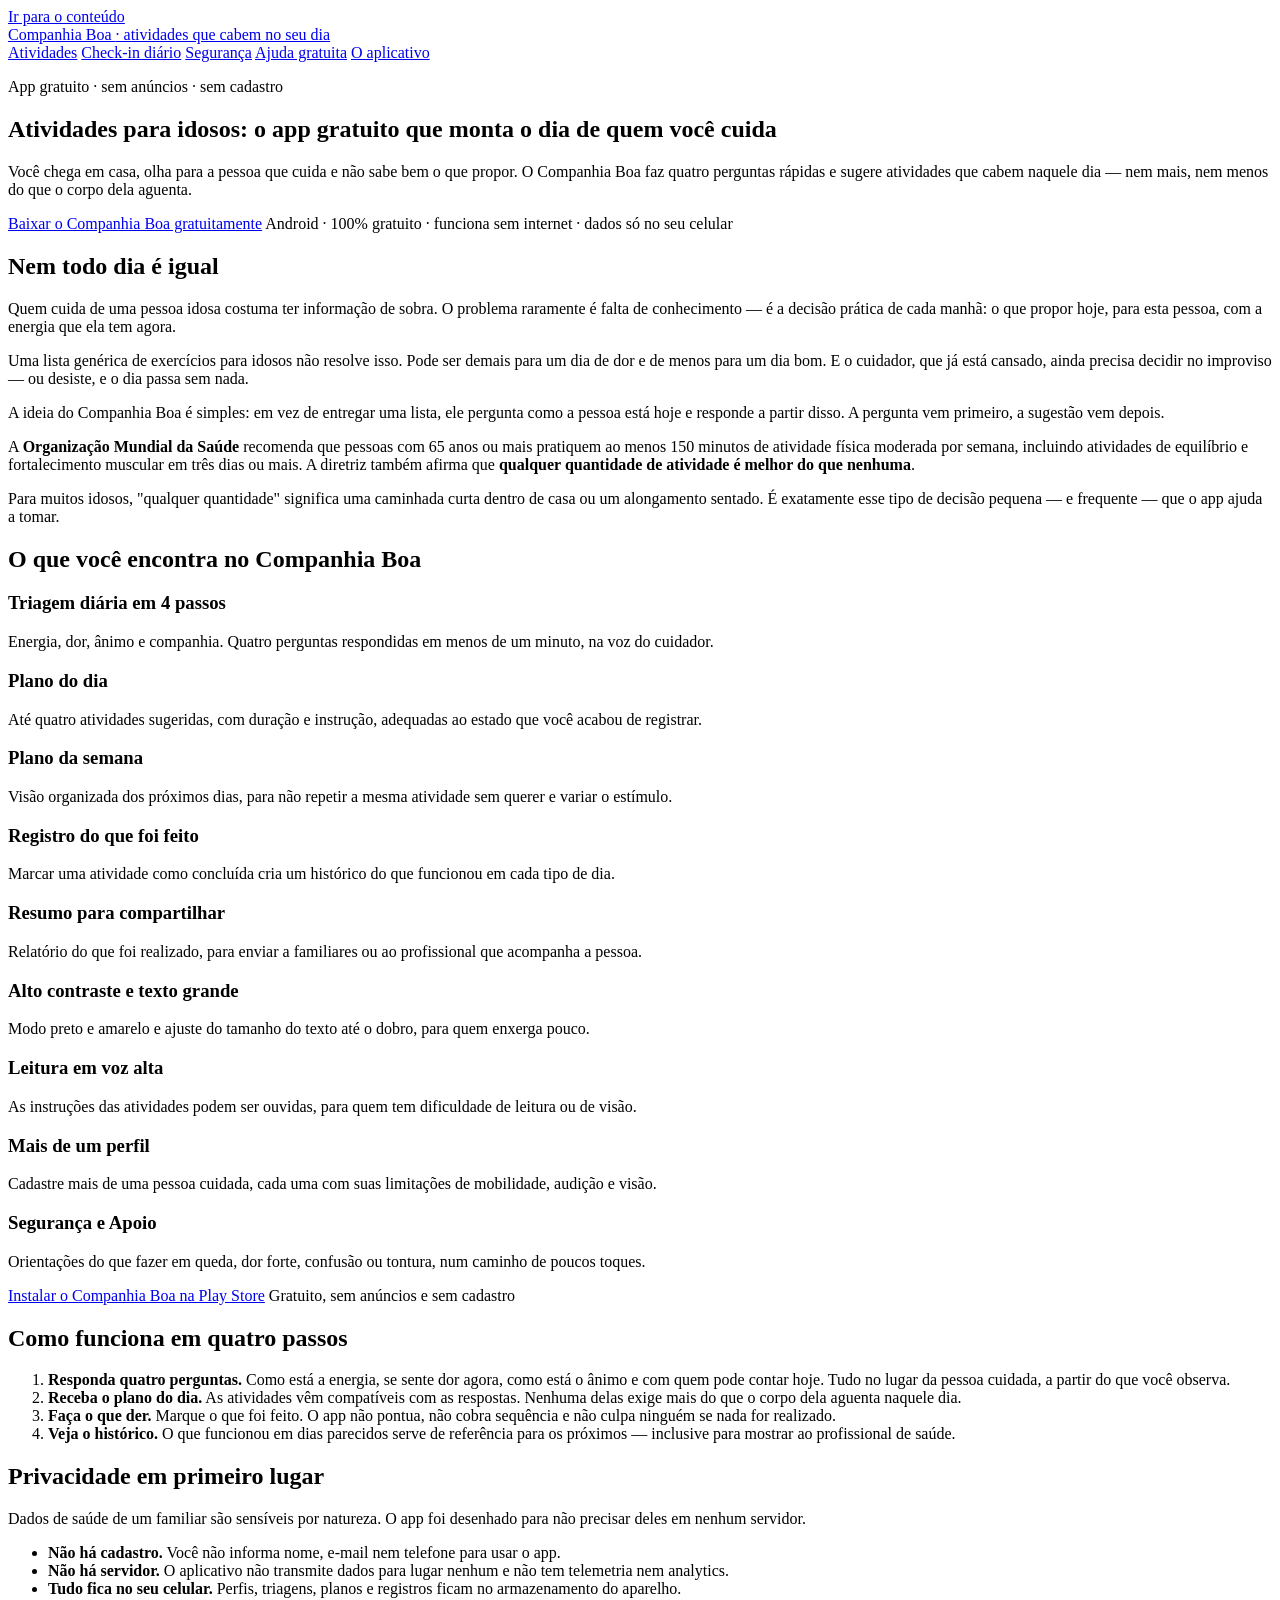
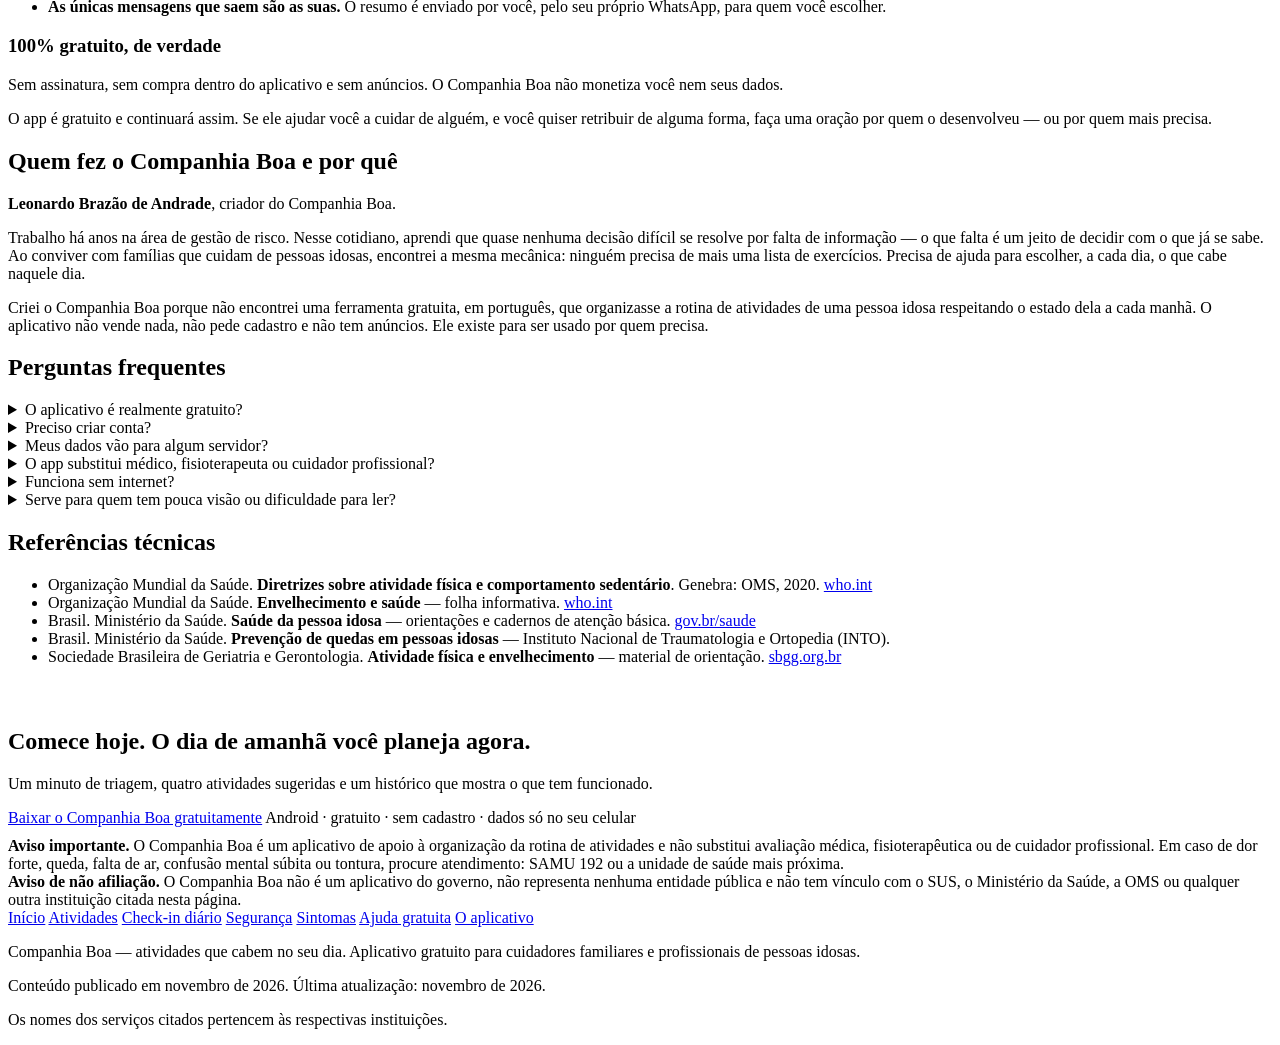
==== index.html @ bdce9bc1 "Create index.html" ====
<!DOCTYPE html>
<html lang="pt-BR">
<head>
<meta charset="utf-8">
<meta name="viewport" content="width=device-width, initial-scale=1">
<title>Companhia Boa — app gratuito de atividades para idosos</title>
<meta name="description" content="App gratuito que monta o dia de quem você cuida: quatro perguntas rápidas e atividades adequadas à energia, à dor e ao ânimo da pessoa idosa. Sem cadastro.">
<link rel="canonical" href="https://leoandradefr.github.io/companhiaboa/">
<meta name="robots" content="index, follow">
<meta property="og:type" content="website">
<meta property="og:title" content="Companhia Boa — atividades que cabem no seu dia">
<meta property="og:description" content="App gratuito para cuidadores de idosos. Quatro perguntas rápidas e um plano de atividades adequado ao estado da pessoa cuidada. Sem anúncios, sem cadastro, sem internet.">
<meta property="og:url" content="https://leoandradefr.github.io/companhiaboa/">
<meta property="og:locale" content="pt_BR">
<link rel="stylesheet" href="style.css">
<script type="application/ld+json">
{
  "@context": "https://schema.org",
  "@type": "SoftwareApplication",
  "name": "Companhia Boa",
  "description": "Aplicativo gratuito para cuidadores familiares e profissionais de pessoas idosas. Monta o plano diário de atividades a partir de quatro perguntas sobre energia, dor, ânimo e companhia.",
  "applicationCategory": "HealthApplication",
  "operatingSystem": "Android",
  "inLanguage": "pt-BR",
  "url": "https://leoandradefr.github.io/companhiaboa/",
  "installUrl": "https://play.google.com/store/apps/details?id=br.com.leonardoandrade.companhiaboa",
  "offers": {
    "@type": "Offer",
    "price": "0",
    "priceCurrency": "BRL"
  }
}
</script>
<script type="application/ld+json">
{
  "@context": "https://schema.org",
  "@type": "FAQPage",
  "mainEntity": [
    {
      "@type": "Question",
      "name": "O aplicativo é realmente gratuito?",
      "acceptedAnswer": {
        "@type": "Answer",
        "text": "Sim. Não existe assinatura, compra dentro do aplicativo nem anúncio. O Companhia Boa é gratuito para todo mundo e continua assim."
      }
    },
    {
      "@type": "Question",
      "name": "Preciso criar conta?",
      "acceptedAnswer": {
        "@type": "Answer",
        "text": "Não. O app não exige cadastro nem login. Você instala e começa a usar. É possível cadastrar mais de uma pessoa cuidada no mesmo aparelho."
      }
    },
    {
      "@type": "Question",
      "name": "Meus dados vão para algum servidor?",
      "acceptedAnswer": {
        "@type": "Answer",
        "text": "Não. O app não tem servidor, não tem telemetria e não tem analytics. Tudo fica no armazenamento do seu celular. A única coisa que sai do aparelho é a mensagem que você mesmo decide enviar pelo seu próprio WhatsApp."
      }
    },
    {
      "@type": "Question",
      "name": "O app substitui médico, fisioterapeuta ou cuidador profissional?",
      "acceptedAnswer": {
        "@type": "Answer",
        "text": "Não. O Companhia Boa é uma ferramenta de apoio à organização da rotina. Ele não faz diagnóstico, não prescreve exercício e não substitui avaliação profissional. As sugestões partem das informações que o próprio cuidador registra."
      }
    },
    {
      "@type": "Question",
      "name": "Funciona sem internet?",
      "acceptedAnswer": {
        "@type": "Answer",
        "text": "Sim. Todo o app funciona offline, inclusive a triagem, o plano do dia, o plano da semana e o histórico."
      }
    },
    {
      "@type": "Question",
      "name": "Serve para quem tem pouca visão ou dificuldade para ler?",
      "acceptedAnswer": {
        "@type": "Answer",
        "text": "Sim. O app tem modo de alto contraste em preto e amarelo, ajuste do tamanho do texto até o dobro e leitura em voz alta das instruções das atividades."
      }
    }
  ]
}
</script>
</head>
<body>

<a class="skip-link" href="#conteudo">Ir para o conteúdo</a>

<header class="site">
  <div class="wrap-wide">
    <a class="brand" href="index.html">Companhia Boa <span>&middot; atividades que cabem no seu dia</span></a>
    <nav class="site">
      <a href="atividades-para-idosos.html">Atividades</a>
      <a href="check-in-diario-cuidador.html">Check-in diário</a>
      <a href="seguranca-e-apoio-idosos.html">Segurança</a>
      <a href="onde-buscar-ajuda-idosos.html">Ajuda gratuita</a>
      <a href="app.html">O aplicativo</a>
    </nav>
  </div>
</header>

<main id="conteudo">

  <section class="hero">
    <div class="wrap">
      <p class="badge">App gratuito &middot; sem anúncios &middot; sem cadastro</p>
      <h1>Atividades para idosos: o app gratuito que monta o dia de quem você cuida</h1>
      <p class="lead">Você chega em casa, olha para a pessoa que cuida e não sabe bem o que propor. O Companhia Boa faz quatro perguntas rápidas e sugere atividades que cabem naquele dia — nem mais, nem menos do que o corpo dela aguenta.</p>
      <a class="btn" href="https://play.google.com/store/apps/details?id=br.com.leonardoandrade.companhiaboa">Baixar o Companhia Boa gratuitamente</a>
      <span class="btn-note">Android &middot; 100% gratuito &middot; funciona sem internet &middot; dados só no seu celular</span>
    </div>
  </section>

  <section>
    <div class="wrap">
      <h2>Nem todo dia é igual</h2>
      <p>Quem cuida de uma pessoa idosa costuma ter informação de sobra. O problema raramente é falta de conhecimento — é a decisão prática de cada manhã: o que propor hoje, para esta pessoa, com a energia que ela tem agora.</p>
      <p>Uma lista genérica de exercícios para idosos não resolve isso. Pode ser demais para um dia de dor e de menos para um dia bom. E o cuidador, que já está cansado, ainda precisa decidir no improviso — ou desiste, e o dia passa sem nada.</p>
      <p>A ideia do Companhia Boa é simples: em vez de entregar uma lista, ele pergunta como a pessoa está hoje e responde a partir disso. A pergunta vem primeiro, a sugestão vem depois.</p>

      <div class="callout">
        <p>A <strong>Organização Mundial da Saúde</strong> recomenda que pessoas com 65 anos ou mais pratiquem ao menos 150 minutos de atividade física moderada por semana, incluindo atividades de equilíbrio e fortalecimento muscular em três dias ou mais. A diretriz também afirma que <strong>qualquer quantidade de atividade é melhor do que nenhuma</strong>.</p>
        <p>Para muitos idosos, "qualquer quantidade" significa uma caminhada curta dentro de casa ou um alongamento sentado. É exatamente esse tipo de decisão pequena — e frequente — que o app ajuda a tomar.</p>
      </div>
    </div>
  </section>

  <section class="alt">
    <div class="wrap">
      <h2>O que você encontra no Companhia Boa</h2>

      <div class="cards">

        <div class="card">
          <h3>Triagem diária em 4 passos</h3>
          <p>Energia, dor, ânimo e companhia. Quatro perguntas respondidas em menos de um minuto, na voz do cuidador.</p>
        </div>

        <div class="card">
          <h3>Plano do dia</h3>
          <p>Até quatro atividades sugeridas, com duração e instrução, adequadas ao estado que você acabou de registrar.</p>
        </div>

        <div class="card">
          <h3>Plano da semana</h3>
          <p>Visão organizada dos próximos dias, para não repetir a mesma atividade sem querer e variar o estímulo.</p>
        </div>

        <div class="card">
          <h3>Registro do que foi feito</h3>
          <p>Marcar uma atividade como concluída cria um histórico do que funcionou em cada tipo de dia.</p>
        </div>

        <div class="card">
          <h3>Resumo para compartilhar</h3>
          <p>Relatório do que foi realizado, para enviar a familiares ou ao profissional que acompanha a pessoa.</p>
        </div>

        <div class="card">
          <h3>Alto contraste e texto grande</h3>
          <p>Modo preto e amarelo e ajuste do tamanho do texto até o dobro, para quem enxerga pouco.</p>
        </div>

        <div class="card">
          <h3>Leitura em voz alta</h3>
          <p>As instruções das atividades podem ser ouvidas, para quem tem dificuldade de leitura ou de visão.</p>
        </div>

        <div class="card">
          <h3>Mais de um perfil</h3>
          <p>Cadastre mais de uma pessoa cuidada, cada uma com suas limitações de mobilidade, audição e visão.</p>
        </div>

        <div class="card">
          <h3>Segurança e Apoio</h3>
          <p>Orientações do que fazer em queda, dor forte, confusão ou tontura, num caminho de poucos toques.</p>
        </div>

      </div>

      <div class="btn-row">
        <a class="btn" href="https://play.google.com/store/apps/details?id=br.com.leonardoandrade.companhiaboa">Instalar o Companhia Boa na Play Store</a>
        <span class="btn-note">Gratuito, sem anúncios e sem cadastro</span>
      </div>
    </div>
  </section>

  <section>
    <div class="wrap">
      <h2>Como funciona em quatro passos</h2>
      <ol>
        <li><strong>Responda quatro perguntas.</strong> Como está a energia, se sente dor agora, como está o ânimo e com quem pode contar hoje. Tudo no lugar da pessoa cuidada, a partir do que você observa.</li>
        <li><strong>Receba o plano do dia.</strong> As atividades vêm compatíveis com as respostas. Nenhuma delas exige mais do que o corpo dela aguenta naquele dia.</li>
        <li><strong>Faça o que der.</strong> Marque o que foi feito. O app não pontua, não cobra sequência e não culpa ninguém se nada for realizado.</li>
        <li><strong>Veja o histórico.</strong> O que funcionou em dias parecidos serve de referência para os próximos — inclusive para mostrar ao profissional de saúde.</li>
      </ol>
    </div>
  </section>

  <section class="alt">
    <div class="wrap">
      <h2>Privacidade em primeiro lugar</h2>
      <p>Dados de saúde de um familiar são sensíveis por natureza. O app foi desenhado para não precisar deles em nenhum servidor.</p>

      <ul>
        <li><strong>Não há cadastro.</strong> Você não informa nome, e-mail nem telefone para usar o app.</li>
        <li><strong>Não há servidor.</strong> O aplicativo não transmite dados para lugar nenhum e não tem telemetria nem analytics.</li>
        <li><strong>Tudo fica no seu celular.</strong> Perfis, triagens, planos e registros ficam no armazenamento do aparelho.</li>
        <li><strong>As únicas mensagens que saem são as suas.</strong> O resumo é enviado por você, pelo seu próprio WhatsApp, para quem você escolher.</li>
      </ul>

      <div class="callout callout-warm">
        <h3>100% gratuito, de verdade</h3>
        <p>Sem assinatura, sem compra dentro do aplicativo e sem anúncios. O Companhia Boa não monetiza você nem seus dados.</p>
      </div>

      <p>O app é gratuito e continuará assim. Se ele ajudar você a cuidar de alguém, e você quiser retribuir de alguma forma, faça uma oração por quem o desenvolveu — ou por quem mais precisa.</p>
    </div>
  </section>

  <section>
    <div class="wrap">
      <h2>Quem fez o Companhia Boa e por quê</h2>

      <div class="author">
        <div class="author-text">
          <p><strong>Leonardo Brazão de Andrade</strong>, criador do Companhia Boa.</p>
          <p>Trabalho há anos na área de gestão de risco. Nesse cotidiano, aprendi que quase nenhuma decisão difícil se resolve por falta de informação — o que falta é um jeito de decidir com o que já se sabe. Ao conviver com famílias que cuidam de pessoas idosas, encontrei a mesma mecânica: ninguém precisa de mais uma lista de exercícios. Precisa de ajuda para escolher, a cada dia, o que cabe naquele dia.</p>
          <p>Criei o Companhia Boa porque não encontrei uma ferramenta gratuita, em português, que organizasse a rotina de atividades de uma pessoa idosa respeitando o estado dela a cada manhã. O aplicativo não vende nada, não pede cadastro e não tem anúncios. Ele existe para ser usado por quem precisa.</p>
        </div>
      </div>
    </div>
  </section>

  <section class="alt">
    <div class="wrap">
      <h2>Perguntas frequentes</h2>

      <div class="faq">

        <details>
          <summary>O aplicativo é realmente gratuito?</summary>
          <p>Sim. Não existe assinatura, compra dentro do app ou anúncio. O Companhia Boa é gratuito para todo mundo e continua assim.</p>
        </details>

        <details>
          <summary>Preciso criar conta?</summary>
          <p>Não. O app não exige cadastro nem login. Você instala e começa a usar. É possível cadastrar mais de uma pessoa cuidada no mesmo aparelho.</p>
        </details>

        <details>
          <summary>Meus dados vão para algum servidor?</summary>
          <p>Não. Não existe servidor, telemetria ou analytics. Tudo fica no armazenamento do seu celular. A única coisa que sai do aparelho é a mensagem que você mesmo decide enviar pelo seu próprio WhatsApp, para quem você escolher.</p>
        </details>

        <details>
          <summary>O app substitui médico, fisioterapeuta ou cuidador profissional?</summary>
          <p>Não. O Companhia Boa é uma ferramenta de apoio à organização da rotina. Ele não faz diagnóstico, não prescreve exercício e não substitui avaliação profissional. As sugestões partem das informações que o próprio cuidador registra.</p>
        </details>

        <details>
          <summary>Funciona sem internet?</summary>
          <p>Sim. Todo o app funciona offline, inclusive a triagem, o plano do dia, o plano da semana e o histórico.</p>
        </details>

        <details>
          <summary>Serve para quem tem pouca visão ou dificuldade para ler?</summary>
          <p>Sim. Há modo de alto contraste em preto e amarelo, ajuste do tamanho do texto até o dobro e leitura em voz alta das instruções das atividades.</p>
        </details>

      </div>
    </div>
  </section>

  <section>
    <div class="wrap">
      <h2>Referências técnicas</h2>
      <ul class="refs">
        <li>Organização Mundial da Saúde. <strong>Diretrizes sobre atividade física e comportamento sedentário</strong>. Genebra: OMS, 2020. <a href="https://www.who.int/publications/i/item/9789240015128">who.int</a></li>
        <li>Organização Mundial da Saúde. <strong>Envelhecimento e saúde</strong> — folha informativa. <a href="https://www.who.int/news-room/fact-sheets/detail/ageing-and-health">who.int</a></li>
        <li>Brasil. Ministério da Saúde. <strong>Saúde da pessoa idosa</strong> — orientações e cadernos de atenção básica. <a href="https://www.gov.br/saude/pt-br/assuntos/saude-de-a-a-z/s/saude-da-pessoa-idosa">gov.br/saude</a></li>
        <li>Brasil. Ministério da Saúde. <strong>Prevenção de quedas em pessoas idosas</strong> — Instituto Nacional de Traumatologia e Ortopedia (INTO).</li>
        <li>Sociedade Brasileira de Geriatria e Gerontologia. <strong>Atividade física e envelhecimento</strong> — material de orientação. <a href="https://sbgg.org.br/">sbgg.org.br</a></li>
      </ul>
    </div>
  </section>

  <section class="alt">
    <div class="wrap">
      <div class="hero" style="padding:26px 0 10px;">
        <h2>Comece hoje. O dia de amanhã você planeja agora.</h2>
        <p class="lead">Um minuto de triagem, quatro atividades sugeridas e um histórico que mostra o que tem funcionado.</p>
        <a class="btn" href="https://play.google.com/store/apps/details?id=br.com.leonardoandrade.companhiaboa">Baixar o Companhia Boa gratuitamente</a>
        <span class="btn-note">Android &middot; gratuito &middot; sem cadastro &middot; dados só no seu celular</span>
      </div>

      <div class="notice">
        <strong>Aviso importante.</strong> O Companhia Boa é um aplicativo de apoio à organização da rotina de atividades e não substitui avaliação médica, fisioterapêutica ou de cuidador profissional. Em caso de dor forte, queda, falta de ar, confusão mental súbita ou tontura, procure atendimento: SAMU 192 ou a unidade de saúde mais próxima.
      </div>

      <div class="notice">
        <strong>Aviso de não afiliação.</strong> O Companhia Boa não é um aplicativo do governo, não representa nenhuma entidade pública e não tem vínculo com o SUS, o Ministério da Saúde, a OMS ou qualquer outra instituição citada nesta página.
      </div>
    </div>
  </section>

</main>

<footer class="site">
  <div class="wrap">
    <div class="foot-links">
      <a href="index.html">Início</a>
      <a href="atividades-para-idosos.html">Atividades</a>
      <a href="check-in-diario-cuidador.html">Check-in diário</a>
      <a href="seguranca-e-apoio-idosos.html">Segurança</a>
      <a href="sinais-de-que-idoso-precisa-de-ajuda.html">Sintomas</a>
      <a href="onde-buscar-ajuda-idosos.html">Ajuda gratuita</a>
      <a href="app.html">O aplicativo</a>
    </div>
    <p>Companhia Boa — atividades que cabem no seu dia. Aplicativo gratuito para cuidadores familiares e profissionais de pessoas idosas.</p>
    <p>Conteúdo publicado em novembro de 2026. Última atualização: novembro de 2026.</p>
    <p>Os nomes dos serviços citados pertencem às respectivas instituições.</p>
  </div>
</footer>

</body>
</html>
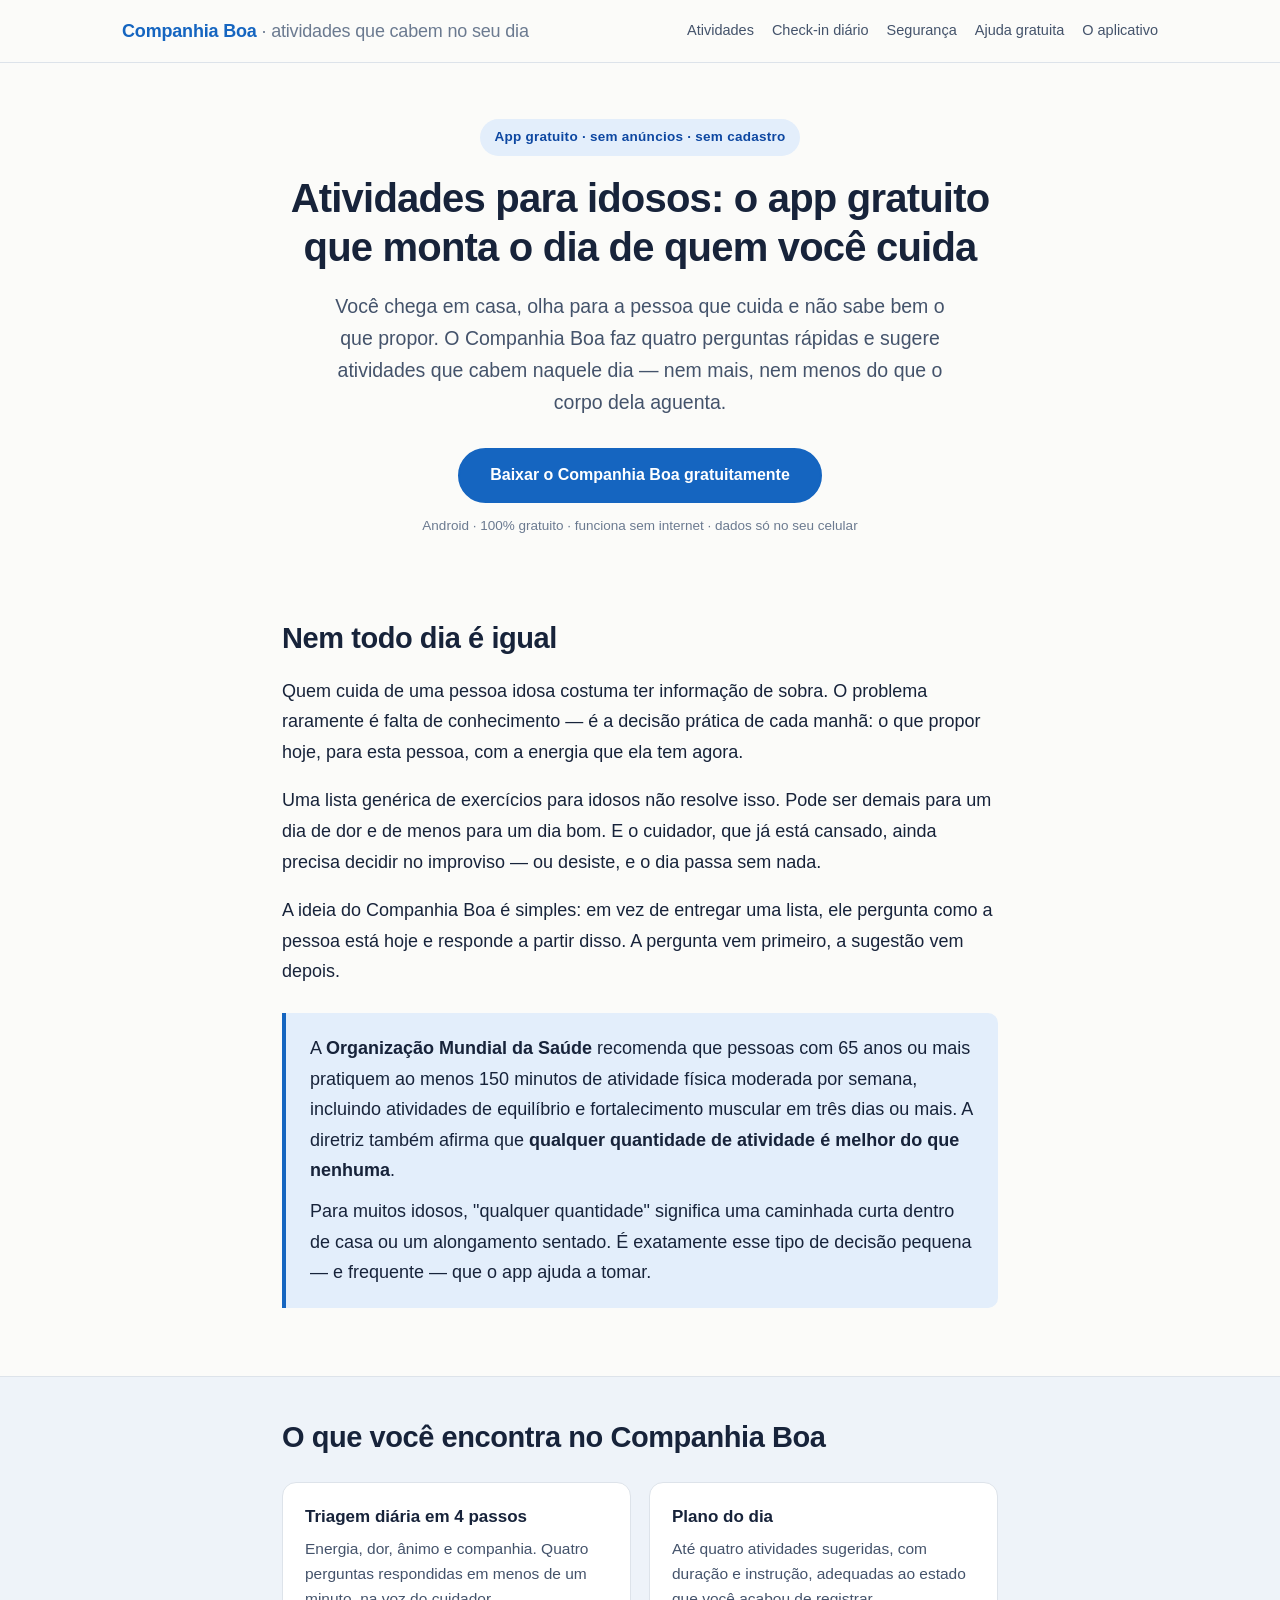
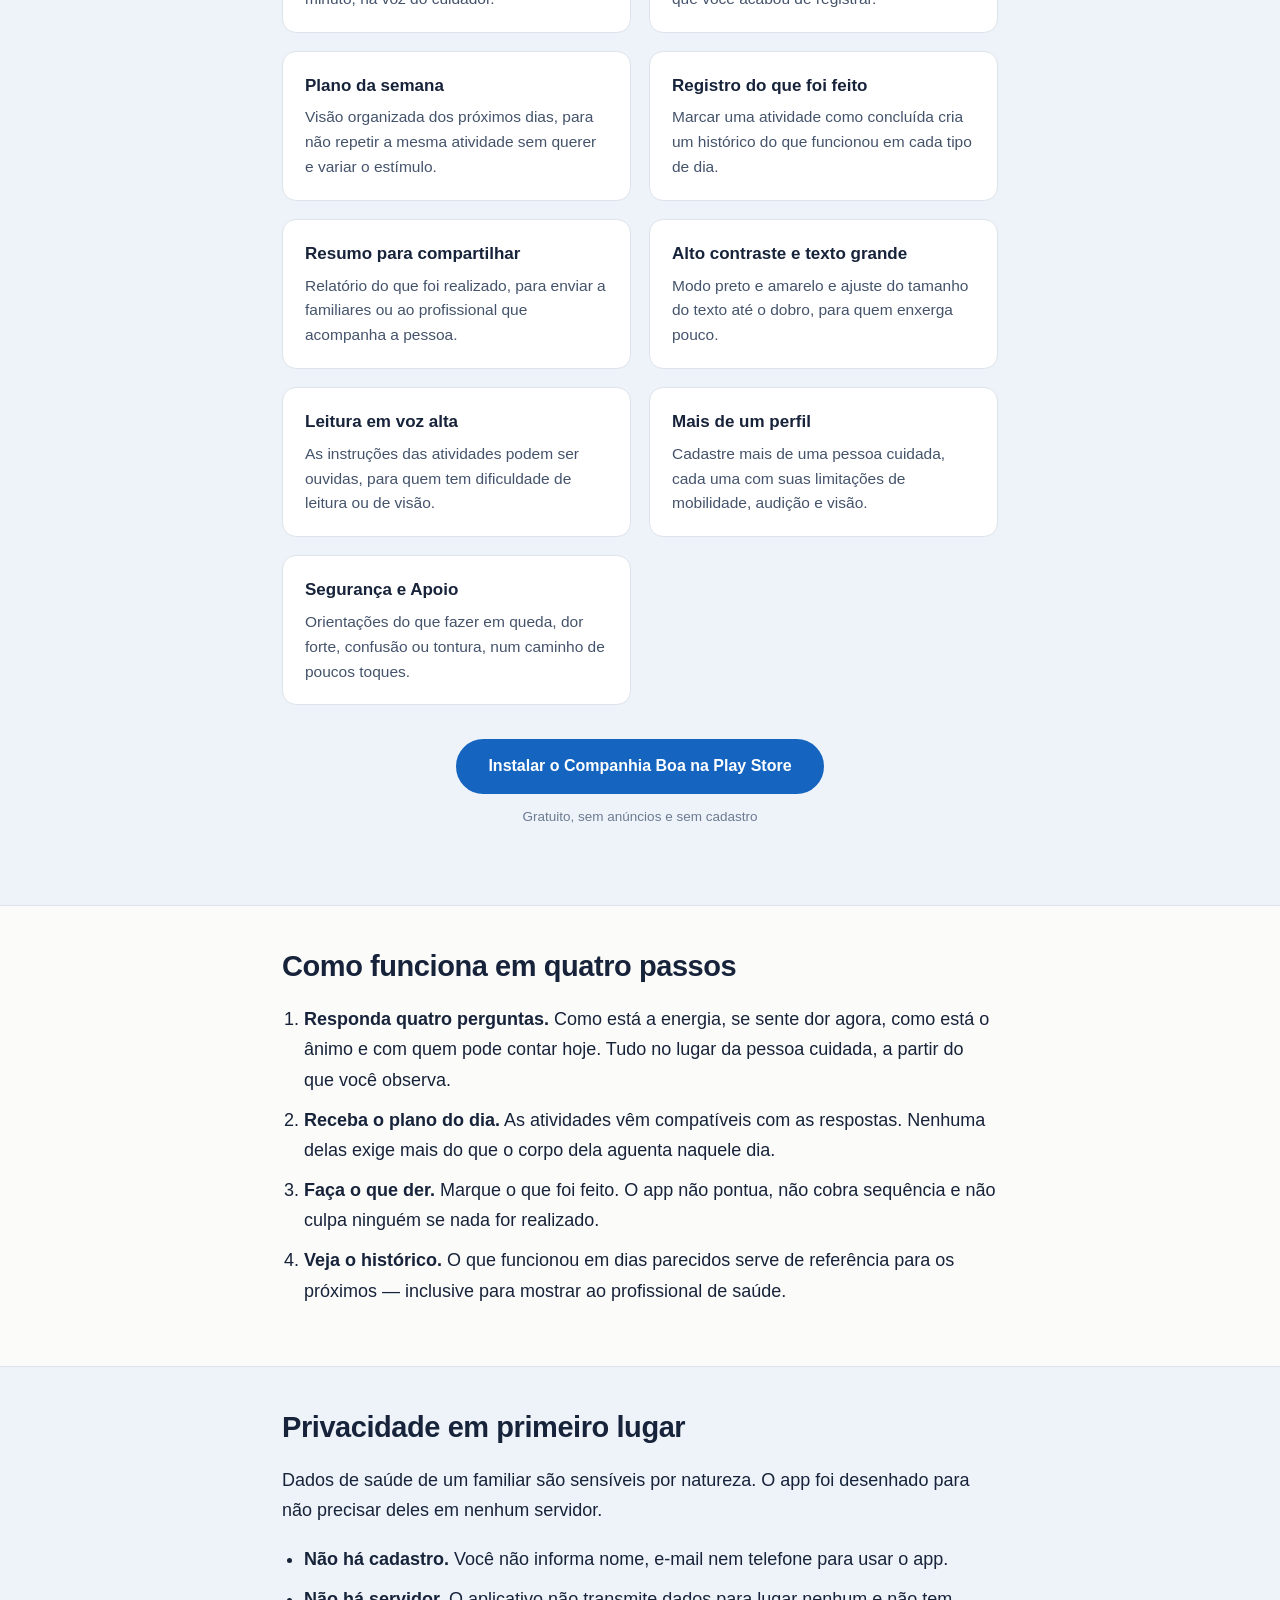
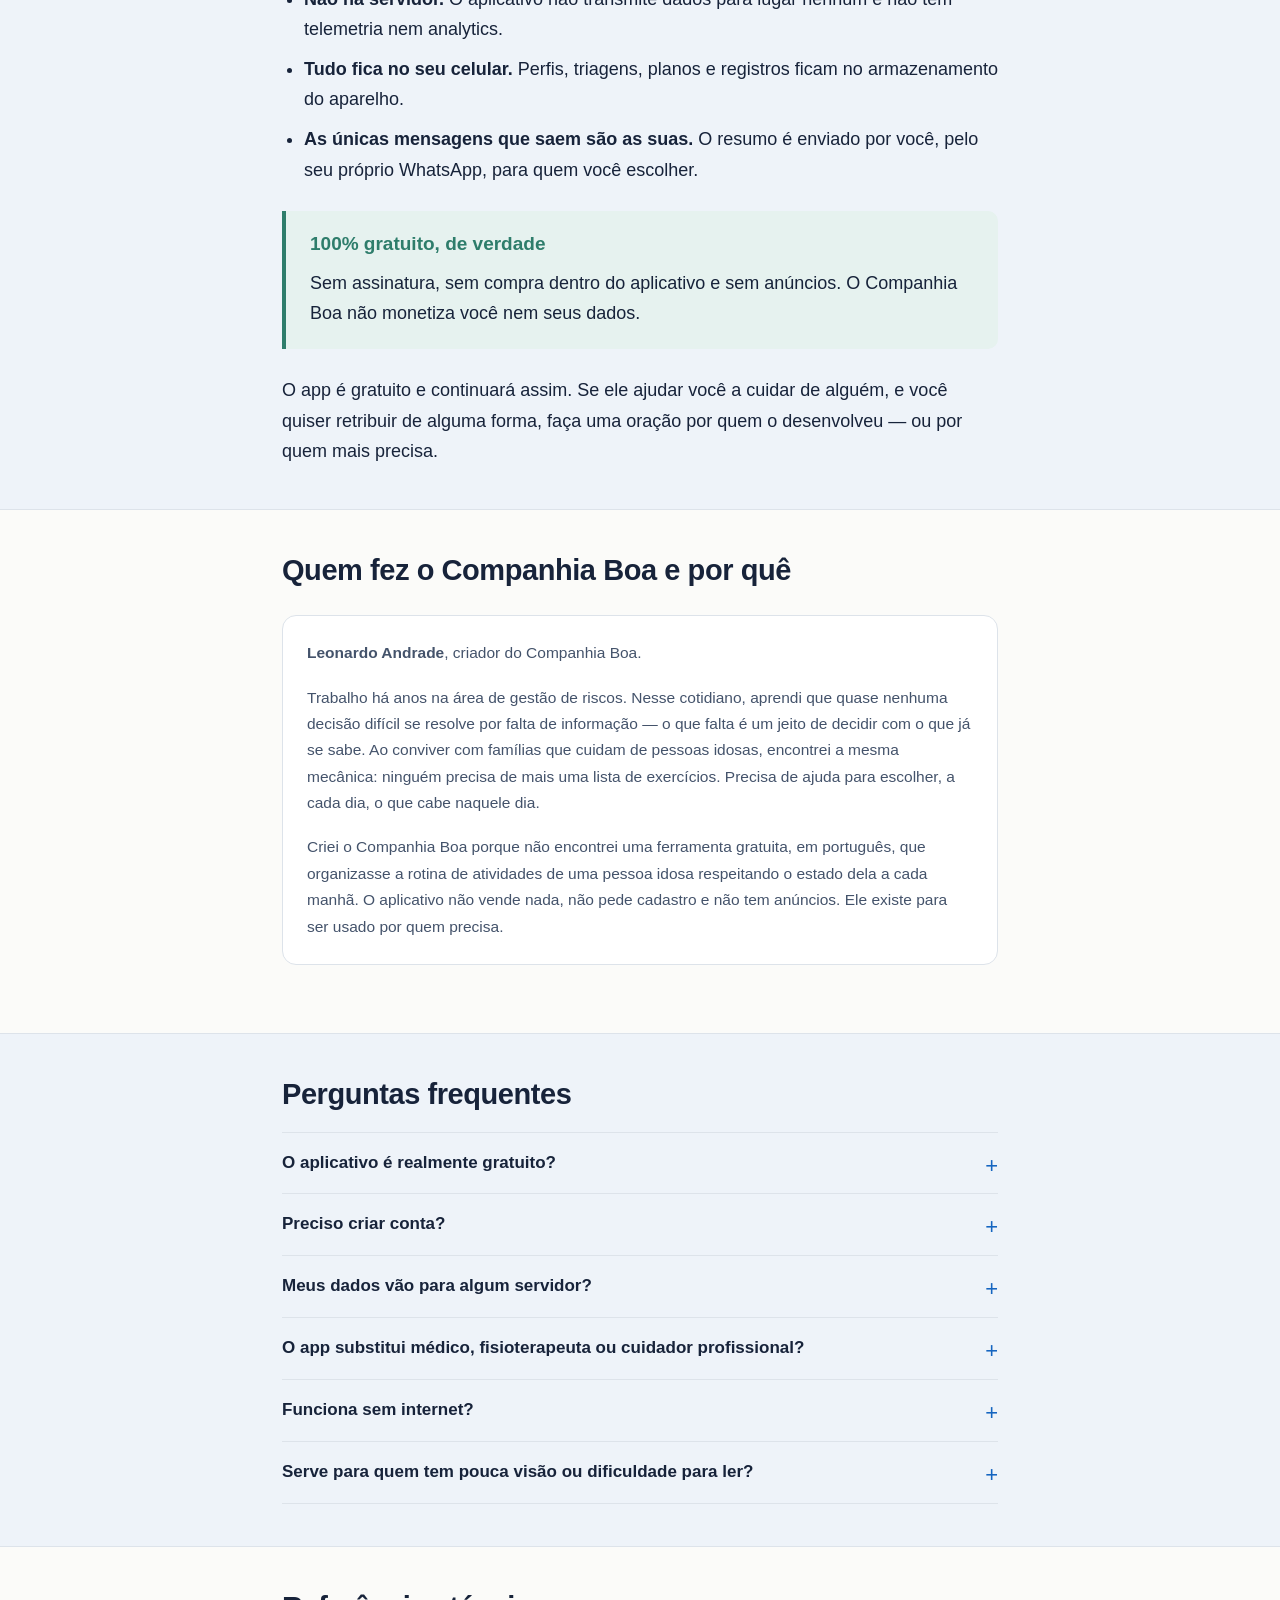
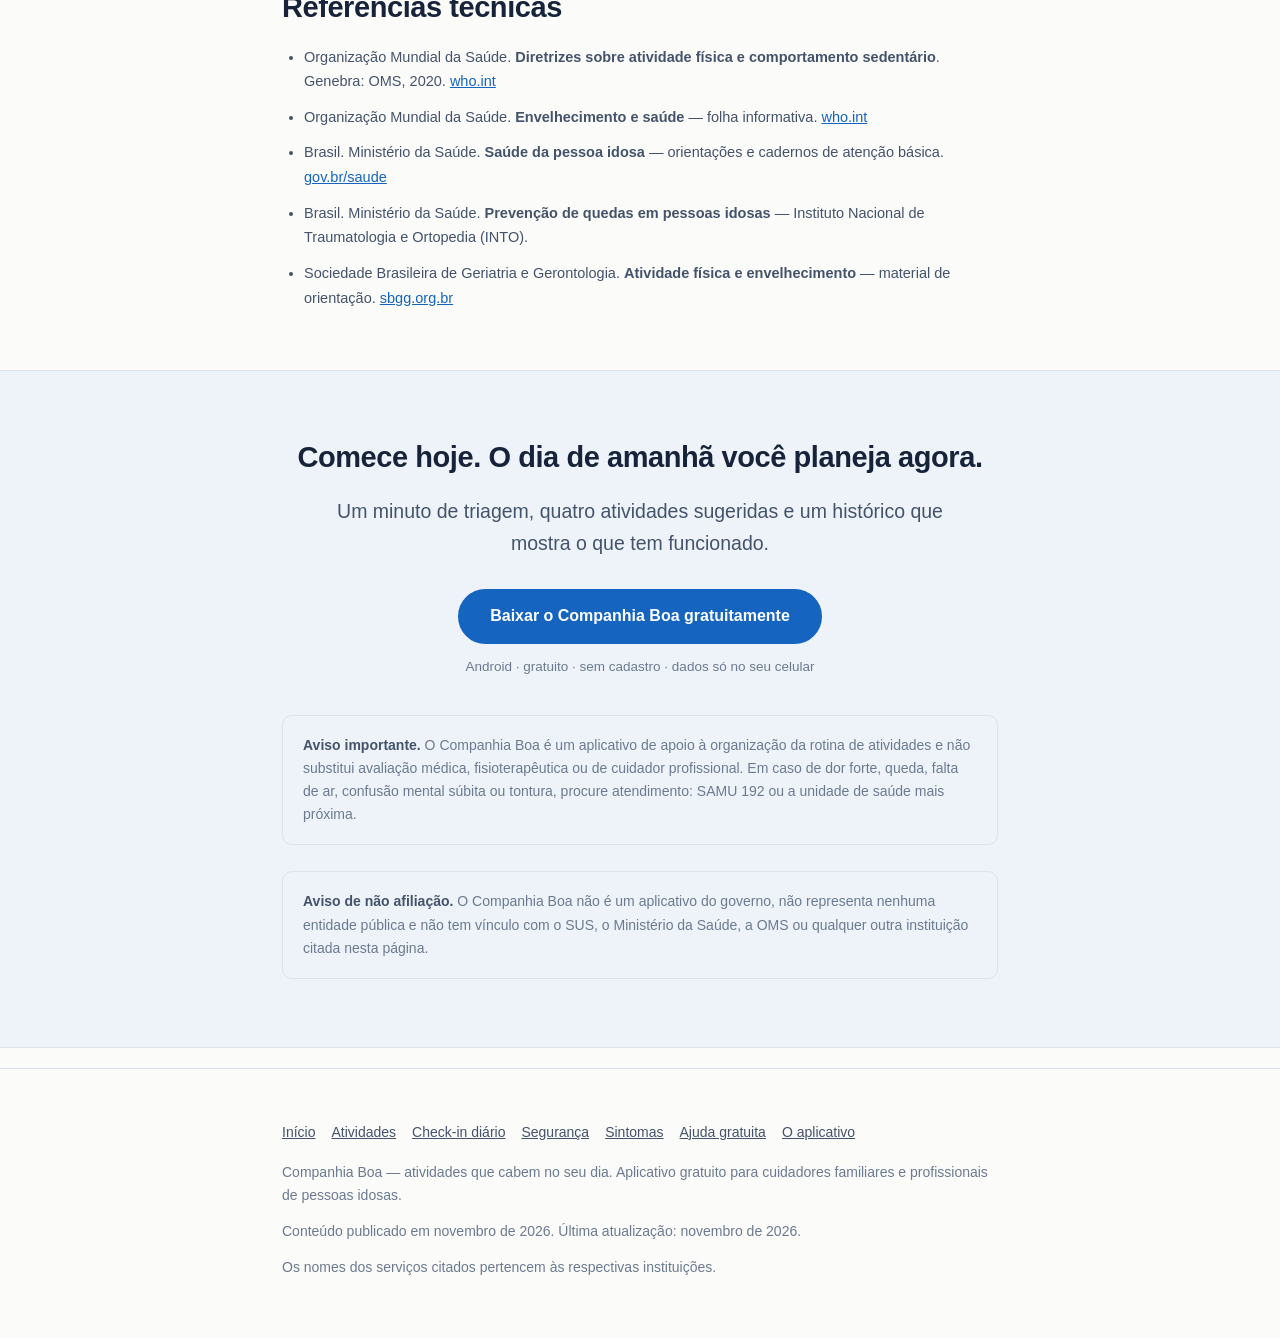
==== commit 09323126: "Update index.html" ====
--- a/index.html
+++ b/index.html
@@ -230,8 +230,8 @@
 
       <div class="author">
         <div class="author-text">
-          <p><strong>Leonardo Brazão de Andrade</strong>, criador do Companhia Boa.</p>
-          <p>Trabalho há anos na área de gestão de risco. Nesse cotidiano, aprendi que quase nenhuma decisão difícil se resolve por falta de informação — o que falta é um jeito de decidir com o que já se sabe. Ao conviver com famílias que cuidam de pessoas idosas, encontrei a mesma mecânica: ninguém precisa de mais uma lista de exercícios. Precisa de ajuda para escolher, a cada dia, o que cabe naquele dia.</p>
+          <p><strong>Leonardo Andrade</strong>, criador do Companhia Boa.</p>
+          <p>Trabalho há anos na área de gestão de riscos. Nesse cotidiano, aprendi que quase nenhuma decisão difícil se resolve por falta de informação — o que falta é um jeito de decidir com o que já se sabe. Ao conviver com famílias que cuidam de pessoas idosas, encontrei a mesma mecânica: ninguém precisa de mais uma lista de exercícios. Precisa de ajuda para escolher, a cada dia, o que cabe naquele dia.</p>
           <p>Criei o Companhia Boa porque não encontrei uma ferramenta gratuita, em português, que organizasse a rotina de atividades de uma pessoa idosa respeitando o estado dela a cada manhã. O aplicativo não vende nada, não pede cadastro e não tem anúncios. Ele existe para ser usado por quem precisa.</p>
         </div>
       </div>
--- a/style.css
+++ b/style.css
@@ -0,0 +1,435 @@
+/* Companhia Boa — site institucional
+   Padrão herdado do site Dia 1: limpo, acolhedor, alta legibilidade,
+   sem dependências externas. Paleta: azul confiança + verde-petróleo. */
+
+:root {
+  --bg: #fbfbf9;
+  --bg-alt: #eef3f9;
+  --ink: #17233a;
+  --ink-soft: #44536b;
+  --ink-mute: #6b7a90;
+  --brand: #1565C0;
+  --brand-dark: #0D47A1;
+  --brand-light: #e3eefb;
+  --accent: #2e7d6b;
+  --accent-soft: #e6f2ef;
+  --line: #dde3ea;
+  --white: #ffffff;
+  --radius: 14px;
+  --maxw: 760px;
+  --maxw-wide: 1080px;
+  --font: -apple-system, BlinkMacSystemFont, "Segoe UI", Roboto, "Helvetica Neue", Arial, sans-serif;
+}
+
+* { box-sizing: border-box; }
+
+html {
+  scroll-behavior: smooth;
+  -webkit-text-size-adjust: 100%;
+}
+
+body {
+  margin: 0;
+  background: var(--bg);
+  color: var(--ink);
+  font-family: var(--font);
+  font-size: 18px;
+  line-height: 1.7;
+  -webkit-font-smoothing: antialiased;
+}
+
+/* ---------- Estrutura ---------- */
+
+.wrap {
+  width: 100%;
+  max-width: var(--maxw);
+  margin: 0 auto;
+  padding: 0 22px;
+}
+
+.wrap-wide {
+  width: 100%;
+  max-width: var(--maxw-wide);
+  margin: 0 auto;
+  padding: 0 22px;
+}
+
+header.site {
+  border-bottom: 1px solid var(--line);
+  background: var(--bg);
+  position: sticky;
+  top: 0;
+  z-index: 20;
+}
+
+header.site .wrap-wide {
+  display: flex;
+  align-items: center;
+  justify-content: space-between;
+  gap: 16px;
+  min-height: 62px;
+  flex-wrap: wrap;
+}
+
+.brand {
+  font-weight: 700;
+  font-size: 18px;
+  letter-spacing: -0.01em;
+  color: var(--brand);
+  text-decoration: none;
+  white-space: nowrap;
+}
+
+.brand span {
+  color: var(--ink-mute);
+  font-weight: 500;
+}
+
+nav.site {
+  display: flex;
+  gap: 18px;
+  flex-wrap: wrap;
+}
+
+nav.site a {
+  color: var(--ink-soft);
+  text-decoration: none;
+  font-size: 14.5px;
+  font-weight: 500;
+  padding: 4px 0;
+  border-bottom: 2px solid transparent;
+  transition: color .15s, border-color .15s;
+}
+
+nav.site a:hover,
+nav.site a:focus {
+  color: var(--brand);
+  border-bottom-color: var(--brand);
+}
+
+main { display: block; }
+
+/* ---------- Hero ---------- */
+
+.hero {
+  padding: 56px 0 40px;
+  text-align: center;
+}
+
+.hero h1 {
+  font-size: clamp(28px, 5vw, 40px);
+  line-height: 1.22;
+  letter-spacing: -0.02em;
+  margin: 0 0 18px;
+  font-weight: 700;
+  color: var(--ink);
+}
+
+.hero p.lead {
+  font-size: clamp(17px, 2.2vw, 19.5px);
+  color: var(--ink-soft);
+  max-width: 620px;
+  margin: 0 auto 30px;
+  line-height: 1.65;
+}
+
+.hero .badge {
+  display: inline-block;
+  background: var(--brand-light);
+  color: var(--brand-dark);
+  font-size: 13.5px;
+  font-weight: 600;
+  padding: 7px 14px;
+  border-radius: 999px;
+  margin: 0 0 18px;
+  letter-spacing: 0.02em;
+}
+
+/* ---------- Botões ---------- */
+
+.btn {
+  display: inline-block;
+  background: var(--brand);
+  color: var(--white);
+  text-decoration: none;
+  font-weight: 600;
+  font-size: 16px;
+  padding: 15px 30px;
+  border-radius: 999px;
+  border: 2px solid var(--brand);
+  transition: background .15s, transform .1s;
+  line-height: 1.3;
+}
+
+.btn:hover, .btn:focus {
+  background: var(--brand-dark);
+  border-color: var(--brand-dark);
+  transform: translateY(-1px);
+}
+
+.btn-outline {
+  background: transparent;
+  color: var(--brand);
+}
+
+.btn-outline:hover, .btn-outline:focus {
+  background: var(--brand-light);
+  color: var(--brand-dark);
+}
+
+.btn-note {
+  display: block;
+  font-size: 13.5px;
+  color: var(--ink-mute);
+  margin-top: 12px;
+}
+
+.btn-row {
+  text-align: center;
+  margin: 34px 0;
+}
+
+/* ---------- Seções ---------- */
+
+section {
+  padding: 42px 0;
+}
+
+section.alt {
+  background: var(--bg-alt);
+  border-top: 1px solid var(--line);
+  border-bottom: 1px solid var(--line);
+}
+
+h2 {
+  font-size: clamp(23px, 3.4vw, 29px);
+  line-height: 1.3;
+  letter-spacing: -0.015em;
+  margin: 0 0 18px;
+  font-weight: 700;
+}
+
+h3 {
+  font-size: 19px;
+  line-height: 1.4;
+  margin: 30px 0 10px;
+  font-weight: 650;
+  color: var(--brand-dark);
+}
+
+p { margin: 0 0 18px; }
+
+p:last-child { margin-bottom: 0; }
+
+a { color: var(--brand); }
+
+ul, ol {
+  margin: 0 0 18px;
+  padding-left: 22px;
+}
+
+li { margin-bottom: 9px; }
+
+strong { font-weight: 650; }
+
+/* ---------- Cards de funcionalidades ---------- */
+
+.cards {
+  display: grid;
+  grid-template-columns: repeat(auto-fit, minmax(240px, 1fr));
+  gap: 18px;
+  margin: 26px 0;
+}
+
+.card {
+  background: var(--white);
+  border: 1px solid var(--line);
+  border-radius: var(--radius);
+  padding: 22px 22px 20px;
+}
+
+.card h3 {
+  margin: 0 0 8px;
+  font-size: 17px;
+  color: var(--ink);
+}
+
+.card p {
+  font-size: 15.5px;
+  color: var(--ink-soft);
+  margin: 0;
+  line-height: 1.6;
+}
+
+/* ---------- Callout ---------- */
+
+.callout {
+  background: var(--brand-light);
+  border-left: 4px solid var(--brand);
+  border-radius: 0 10px 10px 0;
+  padding: 20px 24px;
+  margin: 26px 0;
+}
+
+.callout p { margin-bottom: 10px; }
+.callout p:last-child { margin-bottom: 0; }
+
+.callout h3 { margin-top: 0; }
+
+.callout-warm {
+  background: var(--accent-soft);
+  border-left-color: var(--accent);
+}
+
+.callout-warm h3 { color: var(--accent); }
+
+/* ---------- FAQ ---------- */
+
+.faq details {
+  border-bottom: 1px solid var(--line);
+  padding: 16px 0;
+}
+
+.faq details:first-of-type { border-top: 1px solid var(--line); }
+
+.faq summary {
+  font-weight: 650;
+  cursor: pointer;
+  font-size: 17px;
+  color: var(--ink);
+  list-style: none;
+  position: relative;
+  padding-right: 28px;
+}
+
+.faq summary::-webkit-details-marker { display: none; }
+
+.faq summary::after {
+  content: "+";
+  position: absolute;
+  right: 0;
+  top: -2px;
+  font-size: 22px;
+  font-weight: 400;
+  color: var(--brand);
+}
+
+.faq details[open] summary::after { content: "−"; }
+
+.faq details p {
+  margin-top: 12px;
+  color: var(--ink-soft);
+  font-size: 16px;
+}
+
+/* ---------- Referências ---------- */
+
+.refs {
+  font-size: 14.5px;
+  color: var(--ink-soft);
+}
+
+.refs li { margin-bottom: 11px; }
+
+.refs a { color: var(--brand); }
+
+/* ---------- Autor ---------- */
+
+.author {
+  display: flex;
+  gap: 20px;
+  align-items: flex-start;
+  background: var(--white);
+  border: 1px solid var(--line);
+  border-radius: var(--radius);
+  padding: 24px;
+  margin: 26px 0;
+}
+
+.author-text { font-size: 15.5px; color: var(--ink-soft); }
+
+.author-text p:last-child { margin-bottom: 0; }
+
+/* ---------- Avisos ---------- */
+
+.notice {
+  font-size: 14px;
+  color: var(--ink-mute);
+  line-height: 1.65;
+  background: var(--bg-alt);
+  border: 1px solid var(--line);
+  border-radius: 10px;
+  padding: 18px 20px;
+  margin: 26px 0;
+}
+
+.notice strong { color: var(--ink-soft); }
+
+/* ---------- Footer ---------- */
+
+footer.site {
+  border-top: 1px solid var(--line);
+  padding: 36px 0 46px;
+  margin-top: 20px;
+  font-size: 14px;
+  color: var(--ink-mute);
+}
+
+footer.site p { margin-bottom: 12px; }
+
+footer.site a { color: var(--ink-soft); }
+
+footer.site .foot-links {
+  display: flex;
+  gap: 16px;
+  flex-wrap: wrap;
+  margin: 16px 0;
+}
+
+/* ---------- Acessibilidade ---------- */
+
+a:focus-visible,
+summary:focus-visible,
+.btn:focus-visible {
+  outline: 3px solid var(--brand-dark);
+  outline-offset: 2px;
+  border-radius: 4px;
+}
+
+/* ---------- Utilidades ---------- */
+
+.center { text-align: center; }
+
+.small { font-size: 14.5px; color: var(--ink-mute); }
+
+.skip-link {
+  position: absolute;
+  left: -9999px;
+}
+
+.skip-link:focus {
+  left: 12px;
+  top: 12px;
+  background: var(--brand);
+  color: white;
+  padding: 10px 16px;
+  border-radius: 8px;
+  z-index: 99;
+}
+
+/* ---------- Responsivo ---------- */
+
+@media (max-width: 620px) {
+  body { font-size: 17px; }
+  .hero { padding: 38px 0 26px; }
+  section { padding: 32px 0; }
+  .btn { width: 100%; text-align: center; }
+  .author { flex-direction: column; gap: 12px; }
+  nav.site { gap: 14px; }
+  nav.site a { font-size: 14px; }
+}
+
+@media (prefers-reduced-motion: reduce) {
+  html { scroll-behavior: auto; }
+  * { transition: none !important; }
+}
